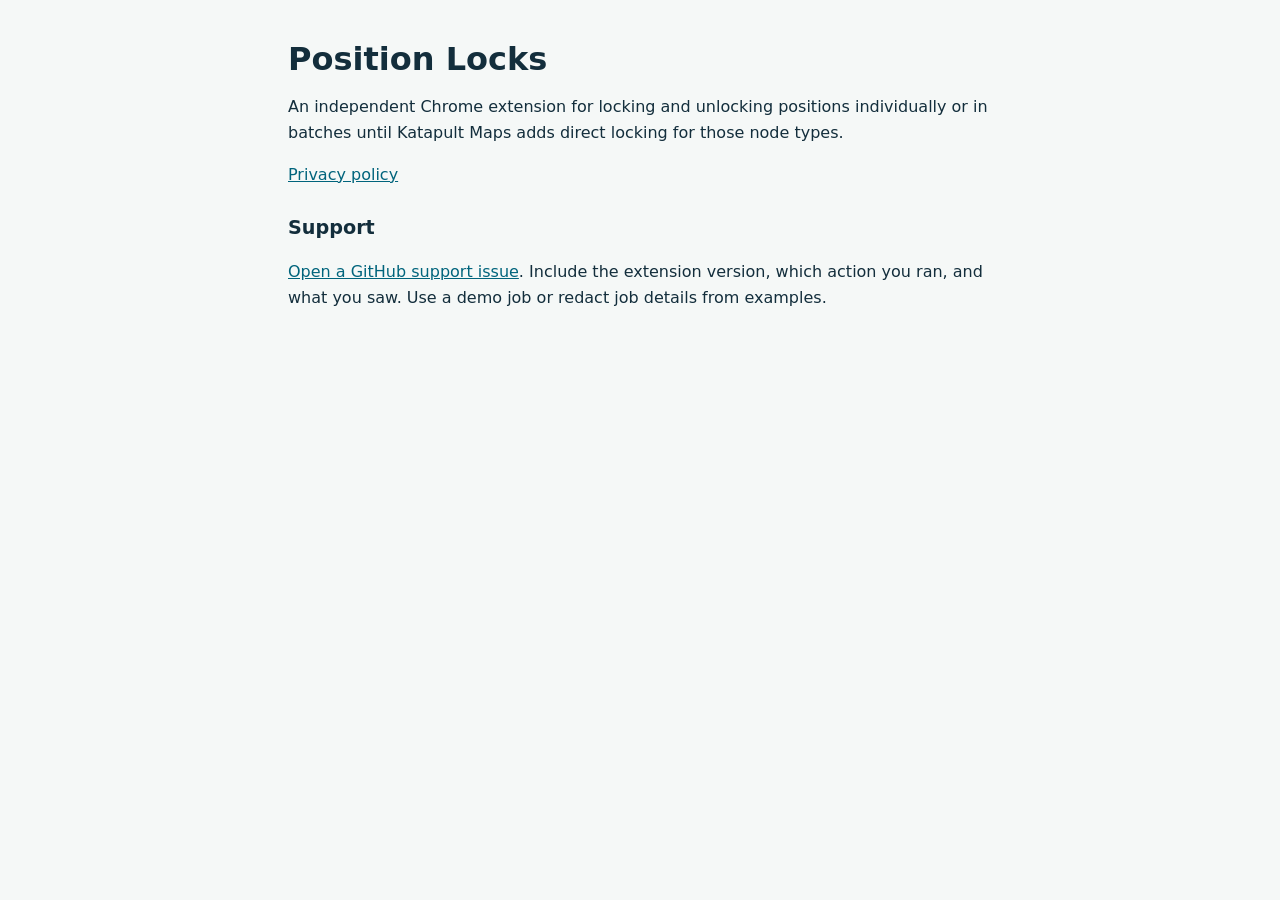
==== index.html @ c87df6c9 "Publish Position Locks privacy and support information" ====
<!doctype html>
<html lang="en">
<head>
  <meta charset="utf-8">
  <meta name="viewport" content="width=device-width, initial-scale=1">
  <title>Position Locks</title>
  <style>
    html { color-scheme: light; background: #f5f8f7; color: #132e3c; }
    body { margin: auto; max-width: 44rem; padding: 2.5rem 1.25rem 3rem; font: 1rem/1.6 system-ui, sans-serif; }
    h1 { margin: 0 0 1rem; line-height: 1.2; }
    h2 { margin-top: 1.6rem; font-size: 1.2rem; }
    a { color: #00647c; }
  </style>
</head>
<body>
<main>
  <h1>Position Locks</h1>
  <p>An independent Chrome extension for locking and unlocking positions individually or in batches until Katapult Maps adds direct locking for those node types.</p>
  <p><a href="privacy.html">Privacy policy</a></p>

  <h2 id="support">Support</h2>
  <p><a href="https://github.com/AZX-215/position-locks-support/issues/new">Open a GitHub support issue</a>. Include the extension version, which action you ran, and what you saw. Use a demo job or redact job details from examples.</p>
</main>
</body>
</html>
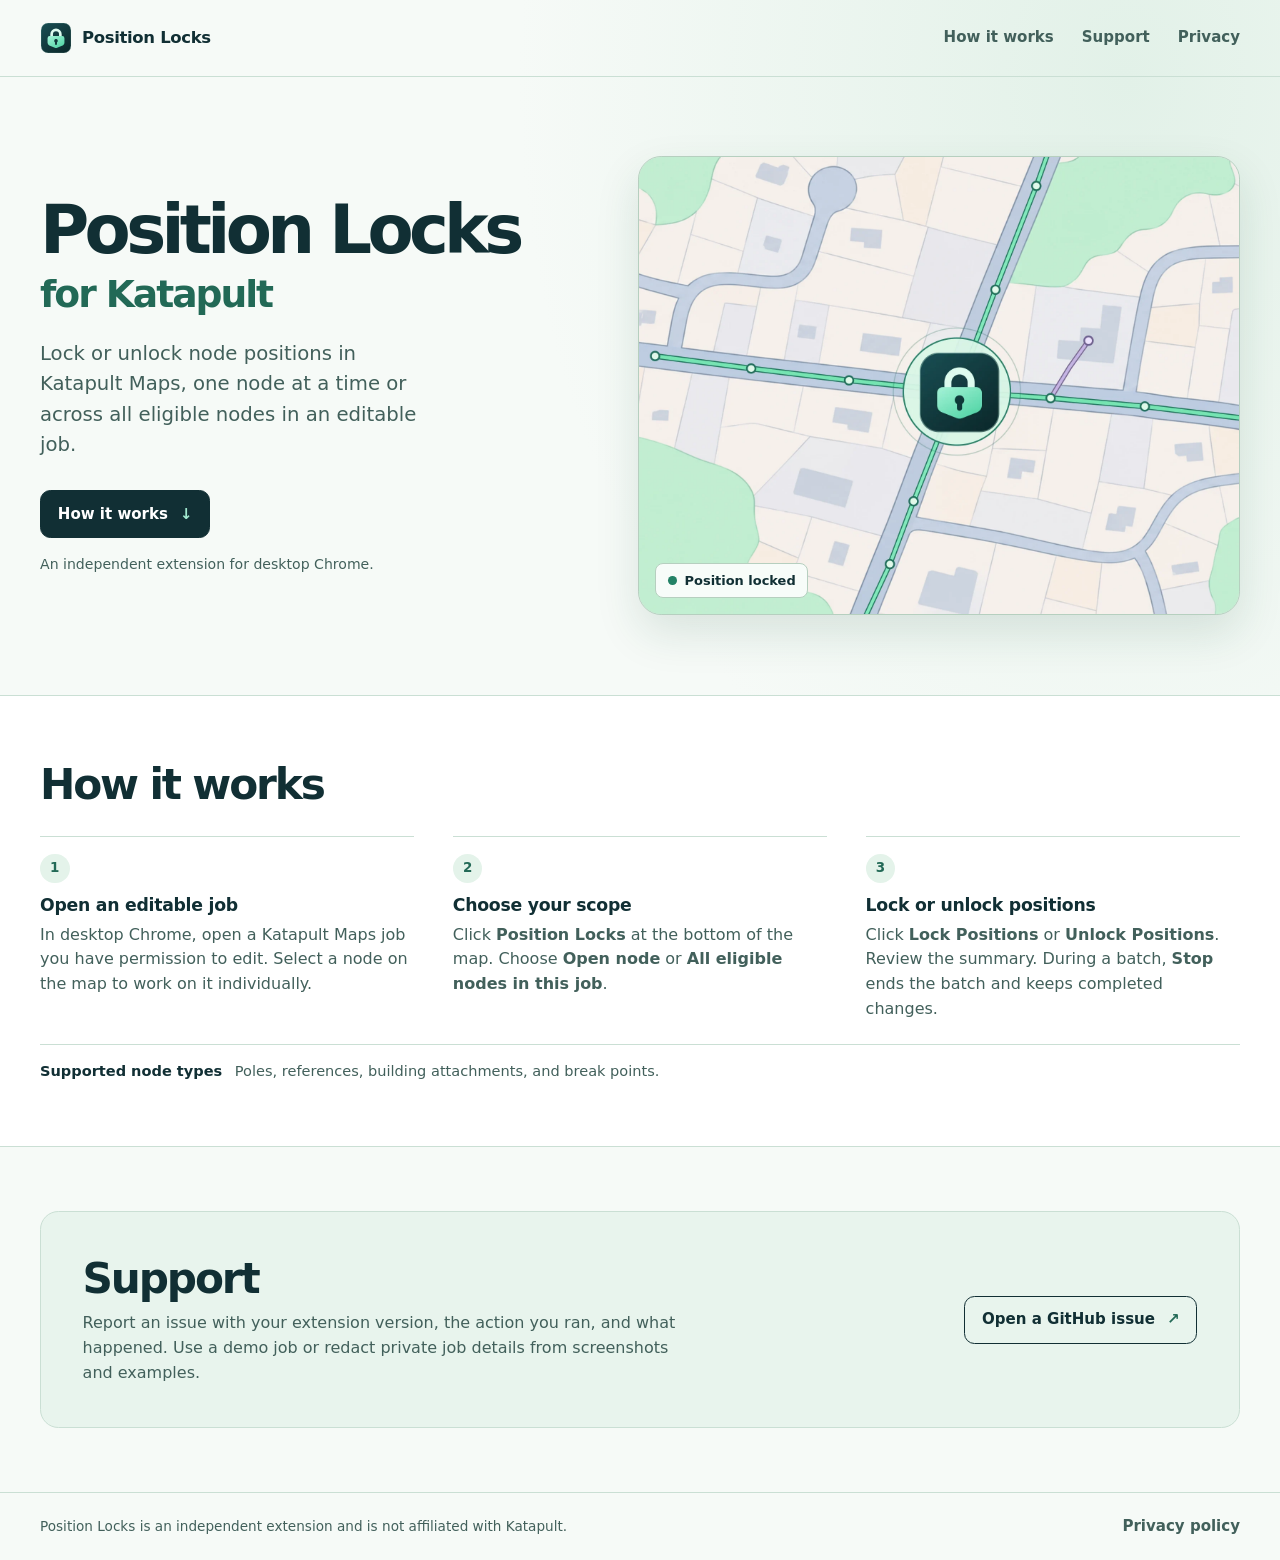
==== commit 0e9e79ca: "Add Position Locks product homepage" ====
--- a/index.html
+++ b/index.html
@@ -3,23 +3,87 @@
 <head>
   <meta charset="utf-8">
   <meta name="viewport" content="width=device-width, initial-scale=1">
-  <title>Position Locks</title>
-  <style>
-    html { color-scheme: light; background: #f5f8f7; color: #132e3c; }
-    body { margin: auto; max-width: 44rem; padding: 2.5rem 1.25rem 3rem; font: 1rem/1.6 system-ui, sans-serif; }
-    h1 { margin: 0 0 1rem; line-height: 1.2; }
-    h2 { margin-top: 1.6rem; font-size: 1.2rem; }
-    a { color: #00647c; }
-  </style>
+  <meta name="description" content="Lock or unlock node positions in Katapult Maps, individually or in batches, with the independent Position Locks Chrome extension.">
+  <meta name="theme-color" content="#edf6f1">
+  <meta property="og:title" content="Position Locks for Katapult">
+  <meta property="og:description" content="Lock or unlock node positions in Katapult Maps, individually or in batches.">
+  <meta property="og:image" content="https://azx-215.github.io/position-locks-support/assets/position-locks-map.webp">
+  <title>Position Locks for Katapult</title>
+  <link rel="icon" href="./assets/position-locks-mark.svg" type="image/svg+xml">
+  <link rel="stylesheet" href="./assets/home.css">
 </head>
 <body>
-<main>
-  <h1>Position Locks</h1>
-  <p>An independent Chrome extension for locking and unlocking positions individually or in batches until Katapult Maps adds direct locking for those node types.</p>
-  <p><a href="privacy.html">Privacy policy</a></p>
+  <a class="skip-link" href="#main">Skip to content</a>
+  <header class="site-header">
+    <div class="shell header-layout">
+      <a class="brand" href="./">
+        <img src="./assets/position-locks-mark.svg" width="40" height="40" alt="">
+        <span>Position Locks</span>
+      </a>
+      <nav class="site-nav" aria-label="Main navigation">
+        <a href="#how-it-works">How it works</a>
+        <a href="#support">Support</a>
+        <a href="./privacy.html">Privacy</a>
+      </nav>
+    </div>
+  </header>
 
-  <h2 id="support">Support</h2>
-  <p><a href="https://github.com/AZX-215/position-locks-support/issues/new">Open a GitHub support issue</a>. Include the extension version, which action you ran, and what you saw. Use a demo job or redact job details from examples.</p>
-</main>
+  <main id="main">
+    <section class="shell hero" aria-labelledby="page-title">
+      <div class="hero-content">
+        <h1 id="page-title">Position Locks <span>for Katapult</span></h1>
+        <p class="intro">Lock or unlock node positions in Katapult Maps, one node at a time or across all eligible nodes in an editable job.</p>
+        <a class="button" href="#how-it-works">How it works <span aria-hidden="true">↓</span></a>
+        <p class="hero-note">An independent extension for desktop Chrome.</p>
+      </div>
+
+      <figure class="map">
+        <img src="./assets/position-locks-map.webp" width="1680" height="1280" fetchpriority="high"
+          alt="Illustrated street map with a lock marking a node at the intersection of two utility routes.">
+        <figcaption class="map-label"><i aria-hidden="true"></i> Position locked</figcaption>
+      </figure>
+    </section>
+
+    <section class="workflow" id="how-it-works" aria-labelledby="workflow-title">
+      <div class="shell">
+        <h2 id="workflow-title">How it works</h2>
+        <ol class="steps">
+          <li>
+            <span class="step-number" aria-hidden="true">1</span>
+            <h3>Open an editable job</h3>
+            <p>In desktop Chrome, open a Katapult Maps job you have permission to edit. Select a node on the map to work on it individually.</p>
+          </li>
+          <li>
+            <span class="step-number" aria-hidden="true">2</span>
+            <h3>Choose your scope</h3>
+            <p>Click <strong>Position Locks</strong> at the bottom of the map. Choose <strong>Open node</strong> or <strong>All eligible nodes in this job</strong>.</p>
+          </li>
+          <li>
+            <span class="step-number" aria-hidden="true">3</span>
+            <h3>Lock or unlock positions</h3>
+            <p>Click <strong>Lock Positions</strong> or <strong>Unlock Positions</strong>. Review the summary. During a batch, <strong>Stop</strong> ends the batch and keeps completed changes.</p>
+          </li>
+        </ol>
+        <p class="scope"><strong>Supported node types</strong> Poles, references, building attachments, and break points.</p>
+      </div>
+    </section>
+
+    <section class="shell support-section" id="support" aria-labelledby="support-title">
+      <div class="support-panel">
+        <div>
+          <h2 id="support-title">Support</h2>
+          <p>Report an issue with your extension version, the action you ran, and what happened. Use a demo job or redact private job details from screenshots and examples.</p>
+        </div>
+        <a class="button button-outline" href="https://github.com/AZX-215/position-locks-support/issues/new">Open a GitHub issue <span aria-hidden="true">↗</span></a>
+      </div>
+    </section>
+  </main>
+
+  <footer class="site-footer">
+    <div class="shell footer-layout">
+      <small>Position Locks is an independent extension and is not affiliated with Katapult.</small>
+      <a href="./privacy.html">Privacy policy</a>
+    </div>
+  </footer>
 </body>
 </html>
--- a/assets/home.css
+++ b/assets/home.css
@@ -0,0 +1,237 @@
+:root {
+  color-scheme: light;
+  --ink: #112f34;
+  --muted: #42605b;
+  --accent: #226956;
+  --line: #cadfd4;
+  --paper: #f6faf7;
+  --white: #fff;
+  font-family: system-ui, -apple-system, BlinkMacSystemFont, "Segoe UI", sans-serif;
+  font-synthesis: none;
+  line-height: 1.55;
+  color: var(--ink);
+  background: var(--paper);
+}
+
+*, *::before, *::after { box-sizing: border-box; }
+body {
+  margin: 0;
+  background: radial-gradient(ellipse at 88% 5%, #e2f1e8, transparent 38rem);
+}
+a { color: inherit; }
+a:focus-visible {
+  outline: 3px solid #30725d;
+  outline-offset: 4px;
+}
+img { display: block; max-width: 100%; }
+h1, h2, h3, p, figure { margin: 0; }
+.shell { width: min(100% - 5rem, 75rem); margin-inline: auto; }
+.skip-link {
+  position: absolute;
+  z-index: 2;
+  top: .75rem;
+  left: 1rem;
+  transform: translateY(-180%);
+  padding: .6rem 1rem;
+  border-radius: .5rem;
+  background: var(--white);
+  color: var(--accent);
+}
+.skip-link:focus { transform: translateY(0); }
+
+.site-header { border-bottom: 1px solid var(--line); }
+.header-layout, .footer-layout {
+  display: flex;
+  justify-content: space-between;
+  align-items: center;
+  gap: 1rem;
+}
+.header-layout { min-height: 4.75rem; }
+.brand {
+  display: inline-flex;
+  align-items: center;
+  gap: .375rem;
+  margin-left: -.25rem;
+  font-size: 1.03rem;
+  font-weight: 780;
+  letter-spacing: -.02em;
+  white-space: nowrap;
+  text-decoration: none;
+}
+.site-nav { display: flex; flex-wrap: wrap; gap: .4rem 1.75rem; }
+.site-nav a, .site-footer a {
+  color: var(--muted);
+  font-size: .94rem;
+  font-weight: 650;
+  text-decoration: none;
+}
+.site-nav a:hover, .site-footer a:hover {
+  color: var(--accent);
+  text-decoration: underline;
+  text-underline-offset: .23em;
+}
+
+.hero {
+  display: grid;
+  grid-template-columns: minmax(0, .95fr) minmax(0, 1.05fr);
+  gap: clamp(1.75rem, 4.2vw, 4.125rem);
+  align-items: center;
+  padding-block: clamp(3rem, 6.2vw, 6rem);
+}
+.hero h1 {
+  font-size: clamp(2.7rem, 5.25vw, 4.65rem);
+  font-weight: 800;
+  line-height: 1.04;
+  letter-spacing: -.069em;
+}
+.hero h1 span {
+  display: block;
+  margin-top: .26em;
+  color: var(--accent);
+  font-size: .56em;
+  font-weight: 660;
+  letter-spacing: -.054em;
+}
+.intro {
+  max-width: 32ch;
+  margin-block: 1.5rem 1.85rem;
+  color: var(--muted);
+  font-size: clamp(1.03rem, 1.57vw, 1.23rem);
+}
+.button {
+  display: inline-flex;
+  align-items: center;
+  justify-content: center;
+  gap: .75rem;
+  min-height: 3rem;
+  padding: .65rem 1.05rem;
+  border: 1px solid var(--ink);
+  border-radius: .65rem;
+  background: var(--ink);
+  color: var(--white);
+  font-size: .94rem;
+  font-weight: 720;
+  text-decoration: none;
+  white-space: nowrap;
+}
+.button:hover { background: #1f554e; border-color: #1f554e; }
+.button span { color: #a2ead0; line-height: 1; }
+.hero-note {
+  margin-top: 1rem;
+  color: var(--muted);
+  font-size: .88rem;
+}
+
+.map {
+  position: relative;
+  isolation: isolate;
+  overflow: hidden;
+  border: 1px solid #b6cfbf;
+  border-radius: 1.45rem;
+  box-shadow: 0 1.15rem 2.7rem #1b4d3920;
+  background: #dbece2;
+}
+.map img { width: 100%; height: auto; }
+.map-label {
+  position: absolute;
+  bottom: 1rem;
+  left: 1rem;
+  display: flex;
+  align-items: center;
+  gap: .5rem;
+  padding: .42rem .72rem;
+  border: 1px solid #b6cfbf;
+  border-radius: .5rem;
+  background: #f7fcf9;
+  font-size: .81rem;
+  font-weight: 680;
+}
+.map-label i { width: .55rem; height: .55rem; border-radius: 50%; background: #238266; }
+
+.workflow {
+  background: var(--white);
+  border-block: 1px solid var(--line);
+  padding-block: clamp(2.45rem, 5vw, 4.75rem);
+}
+h2 {
+  font-size: clamp(1.8rem, 3.3vw, 2.65rem);
+  line-height: 1.18;
+  letter-spacing: -.051em;
+}
+.steps {
+  display: grid;
+  grid-template-columns: repeat(3, minmax(0, 1fr));
+  gap: clamp(1.3rem, 3vw, 2.5rem);
+  list-style: none;
+  margin: 1.65rem 0 1.4rem;
+  padding: 0;
+}
+.steps li {
+  border-top: 1px solid var(--line);
+  padding-top: 1.05rem;
+}
+.step-number {
+  display: inline-grid;
+  place-items: center;
+  width: 1.85rem;
+  height: 1.85rem;
+  margin-bottom: .65rem;
+  border-radius: 50%;
+  background: #e4f3ea;
+  color: var(--accent);
+  font-size: .84rem;
+  font-weight: 780;
+}
+h3 { margin-bottom: .4rem; font-size: 1.08rem; letter-spacing: -.015em; line-height: 1.3; }
+.steps p, .support-panel p { color: var(--muted); }
+.scope {
+  padding-top: .9rem;
+  border-top: 1px solid var(--line);
+  color: var(--muted);
+  font-size: .91rem;
+}
+.scope strong { display: inline-block; margin-right: .5rem; color: var(--ink); }
+
+.support-section { padding-block: clamp(2.4rem, 5vw, 4.25rem); }
+.support-panel {
+  display: flex;
+  justify-content: space-between;
+  align-items: center;
+  gap: 1.4rem 2.4rem;
+  padding: clamp(1.3rem, 3.3vw, 2.6rem);
+  background: #e8f4ed;
+  border: 1px solid var(--line);
+  border-radius: 1.15rem;
+}
+.support-panel h2 { margin-bottom: .5rem; }
+.support-panel p { max-width: 60ch; }
+.button-outline { background: transparent; color: var(--ink); }
+.button-outline span { color: var(--accent); }
+.button-outline:hover { background: var(--ink); color: var(--white); }
+.button-outline:hover span { color: #a2ead0; }
+.site-footer { border-top: 1px solid var(--line); padding-block: 1.35rem; }
+.site-footer small { color: var(--muted); font-size: .85rem; }
+.site-footer a { white-space: nowrap; }
+
+@media (max-width: 56rem) {
+  .shell { width: min(100% - 3rem, 75rem); }
+  .hero { column-gap: 1.5rem; }
+}
+
+@media (max-width: 46rem) {
+  .hero { grid-template-columns: 1fr; padding-block: 2.5rem 2.75rem; row-gap: 1.75rem; }
+  .hero h1 { font-size: clamp(2.95rem, 8.2vw, 4rem); }
+  .intro { margin-block: 1.1rem 1.35rem; }
+  .map { max-width: 38rem; }
+  .map img { aspect-ratio: 1.52; object-fit: cover; }
+  .steps { grid-template-columns: 1fr; gap: 1rem; }
+  .support-panel { align-items: flex-start; flex-direction: column; }
+}
+
+@media (max-width: 28rem) {
+  .shell { width: calc(100% - 2rem); }
+  .header-layout { flex-wrap: wrap; gap: .1rem .8rem; padding-block: .55rem .75rem; }
+  .site-nav { gap: .3rem 1.25rem; }
+  .site-nav a { font-size: .9rem; }
+  .footer-layout { align-items: flex-start; flex-direction: column; gap: .5rem; }
+}
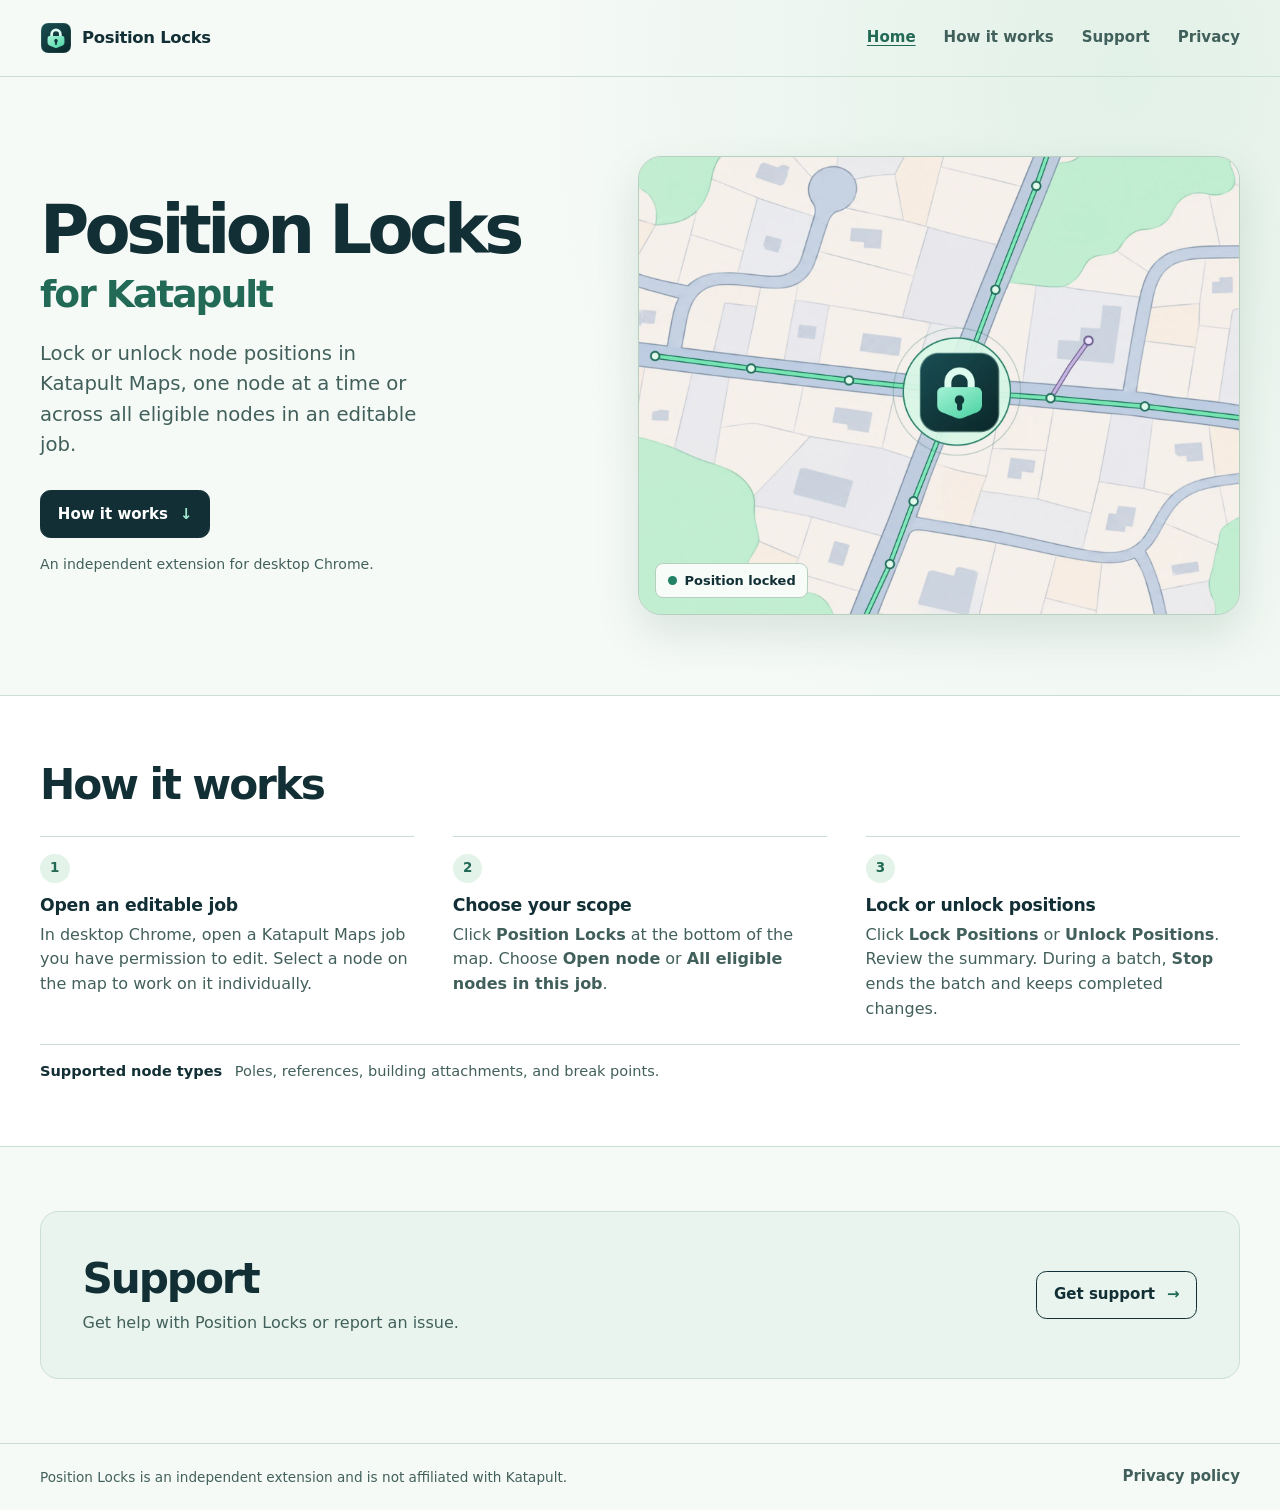
==== commit 3495829d: "Label Home and add a dedicated Support page" ====
--- a/index.html
+++ b/index.html
@@ -8,7 +8,7 @@
   <meta property="og:title" content="Position Locks for Katapult">
   <meta property="og:description" content="Lock or unlock node positions in Katapult Maps, individually or in batches.">
   <meta property="og:image" content="https://azx-215.github.io/position-locks-support/assets/position-locks-map.webp">
-  <title>Position Locks for Katapult</title>
+  <title>Home | Position Locks for Katapult</title>
   <link rel="icon" href="./assets/position-locks-mark.svg" type="image/svg+xml">
   <link rel="stylesheet" href="./assets/home.css">
 </head>
@@ -21,8 +21,9 @@
         <span>Position Locks</span>
       </a>
       <nav class="site-nav" aria-label="Main navigation">
+        <a href="./" aria-current="page">Home</a>
         <a href="#how-it-works">How it works</a>
-        <a href="#support">Support</a>
+        <a href="./support.html">Support</a>
         <a href="./privacy.html">Privacy</a>
       </nav>
     </div>
@@ -72,9 +73,9 @@
       <div class="support-panel">
         <div>
           <h2 id="support-title">Support</h2>
-          <p>Report an issue with your extension version, the action you ran, and what happened. Use a demo job or redact private job details from screenshots and examples.</p>
+          <p>Get help with Position Locks or report an issue.</p>
         </div>
-        <a class="button button-outline" href="https://github.com/AZX-215/position-locks-support/issues/new">Open a GitHub issue <span aria-hidden="true">↗</span></a>
+        <a class="button button-outline" href="./support.html">Get support <span aria-hidden="true">→</span></a>
       </div>
     </section>
   </main>
--- a/assets/home.css
+++ b/assets/home.css
@@ -65,7 +65,7 @@
   font-weight: 650;
   text-decoration: none;
 }
-.site-nav a:hover, .site-footer a:hover {
+.site-nav a[aria-current="page"], .site-nav a:hover, .site-footer a:hover {
   color: var(--accent);
   text-decoration: underline;
   text-underline-offset: .23em;
@@ -193,6 +193,25 @@
 .scope strong { display: inline-block; margin-right: .5rem; color: var(--ink); }
 
 .support-section { padding-block: clamp(2.4rem, 5vw, 4.25rem); }
+.support-page {
+  max-width: 62rem;
+  padding-block: clamp(2.85rem, 6vw, 5.5rem);
+}
+.support-page-intro h1 {
+  font-size: clamp(2.8rem, 6vw, 4.35rem);
+  font-weight: 800;
+  line-height: 1.1;
+  letter-spacing: -.065em;
+}
+.support-page-intro .intro {
+  max-width: none;
+  margin-block: .7rem 1.8rem;
+}
+.report-details {
+  margin: .65rem 0 .9rem;
+  padding-left: 1.3rem;
+  color: var(--muted);
+}
 .support-panel {
   display: flex;
   justify-content: space-between;
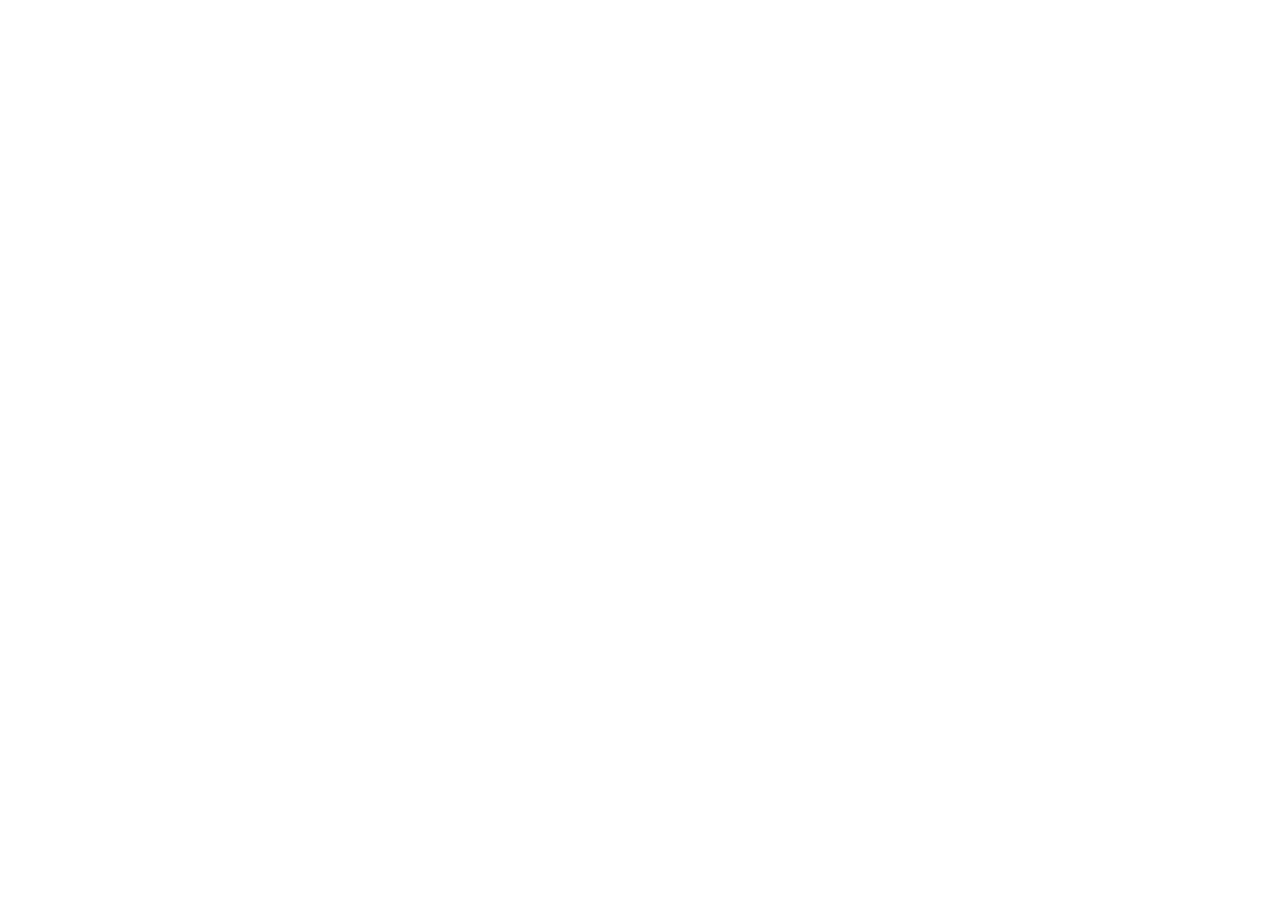
==== commit 61f6587e: "Forward the old Position Locks links to the new site" ====
--- a/index.html
+++ b/index.html
@@ -2,89 +2,15 @@
 <html lang="en">
 <head>
   <meta charset="utf-8">
-  <meta name="viewport" content="width=device-width, initial-scale=1">
-  <meta name="description" content="Lock or unlock node positions in Katapult Maps, individually or in batches, with the independent Position Locks Chrome extension.">
-  <meta name="theme-color" content="#edf6f1">
-  <meta property="og:title" content="Position Locks for Katapult">
-  <meta property="og:description" content="Lock or unlock node positions in Katapult Maps, individually or in batches.">
-  <meta property="og:image" content="https://azx-215.github.io/position-locks-support/assets/position-locks-map.webp">
-  <title>Home | Position Locks for Katapult</title>
-  <link rel="icon" href="./assets/position-locks-mark.svg" type="image/svg+xml">
-  <link rel="stylesheet" href="./assets/home.css">
+  <title>Position Locks for Katapult</title>
+  <link rel="canonical" href="https://azx-215.github.io/position-locks/home">
+  <script>
+    const hash = location.hash;
+    location.replace(hash === "#support" ? "https://azx-215.github.io/position-locks/support" : "https://azx-215.github.io/position-locks/home" + hash);
+  </script>
+  <noscript><meta http-equiv="refresh" content="0; url=https://azx-215.github.io/position-locks/home"></noscript>
 </head>
 <body>
-  <a class="skip-link" href="#main">Skip to content</a>
-  <header class="site-header">
-    <div class="shell header-layout">
-      <a class="brand" href="./">
-        <img src="./assets/position-locks-mark.svg" width="40" height="40" alt="">
-        <span>Position Locks</span>
-      </a>
-      <nav class="site-nav" aria-label="Main navigation">
-        <a href="./" aria-current="page">Home</a>
-        <a href="#how-it-works">How it works</a>
-        <a href="./support.html">Support</a>
-        <a href="./privacy.html">Privacy</a>
-      </nav>
-    </div>
-  </header>
-
-  <main id="main">
-    <section class="shell hero" aria-labelledby="page-title">
-      <div class="hero-content">
-        <h1 id="page-title">Position Locks <span>for Katapult</span></h1>
-        <p class="intro">Lock or unlock node positions in Katapult Maps, one node at a time or across all eligible nodes in an editable job.</p>
-        <a class="button" href="#how-it-works">How it works <span aria-hidden="true">↓</span></a>
-        <p class="hero-note">An independent extension for desktop Chrome.</p>
-      </div>
-
-      <figure class="map">
-        <img src="./assets/position-locks-map.webp" width="1680" height="1280" fetchpriority="high"
-          alt="Illustrated street map with a lock marking a node at the intersection of two utility routes.">
-        <figcaption class="map-label"><i aria-hidden="true"></i> Position locked</figcaption>
-      </figure>
-    </section>
-
-    <section class="workflow" id="how-it-works" aria-labelledby="workflow-title">
-      <div class="shell">
-        <h2 id="workflow-title">How it works</h2>
-        <ol class="steps">
-          <li>
-            <span class="step-number" aria-hidden="true">1</span>
-            <h3>Open an editable job</h3>
-            <p>In desktop Chrome, open a Katapult Maps job you have permission to edit. Select a node on the map to work on it individually.</p>
-          </li>
-          <li>
-            <span class="step-number" aria-hidden="true">2</span>
-            <h3>Choose your scope</h3>
-            <p>Click <strong>Position Locks</strong> at the bottom of the map. Choose <strong>Open node</strong> or <strong>All eligible nodes in this job</strong>.</p>
-          </li>
-          <li>
-            <span class="step-number" aria-hidden="true">3</span>
-            <h3>Lock or unlock positions</h3>
-            <p>Click <strong>Lock Positions</strong> or <strong>Unlock Positions</strong>. Review the summary. During a batch, <strong>Stop</strong> ends the batch and keeps completed changes.</p>
-          </li>
-        </ol>
-        <p class="scope"><strong>Supported node types</strong> Poles, references, building attachments, and break points.</p>
-      </div>
-    </section>
-
-    <section class="shell support-section" id="support" aria-labelledby="support-title">
-      <div class="support-panel">
-        <div>
-          <h2 id="support-title">Support</h2>
-          <p>Get help with Position Locks or report an issue.</p>
-        </div>
-        <a class="button button-outline" href="./support.html">Get support <span aria-hidden="true">→</span></a>
-      </div>
-    </section>
-  </main>
-
-  <footer class="site-footer">
-    <div class="shell footer-layout">
-      <small>Position Locks is an independent extension and is not affiliated with Katapult.</small>
-      <a href="./privacy.html">Privacy policy</a>
-    </div>
-  </footer>
+  <p><a href="https://azx-215.github.io/position-locks/home">Position Locks Home</a> · <a href="https://azx-215.github.io/position-locks/support">Support</a></p>
 </body>
 </html>
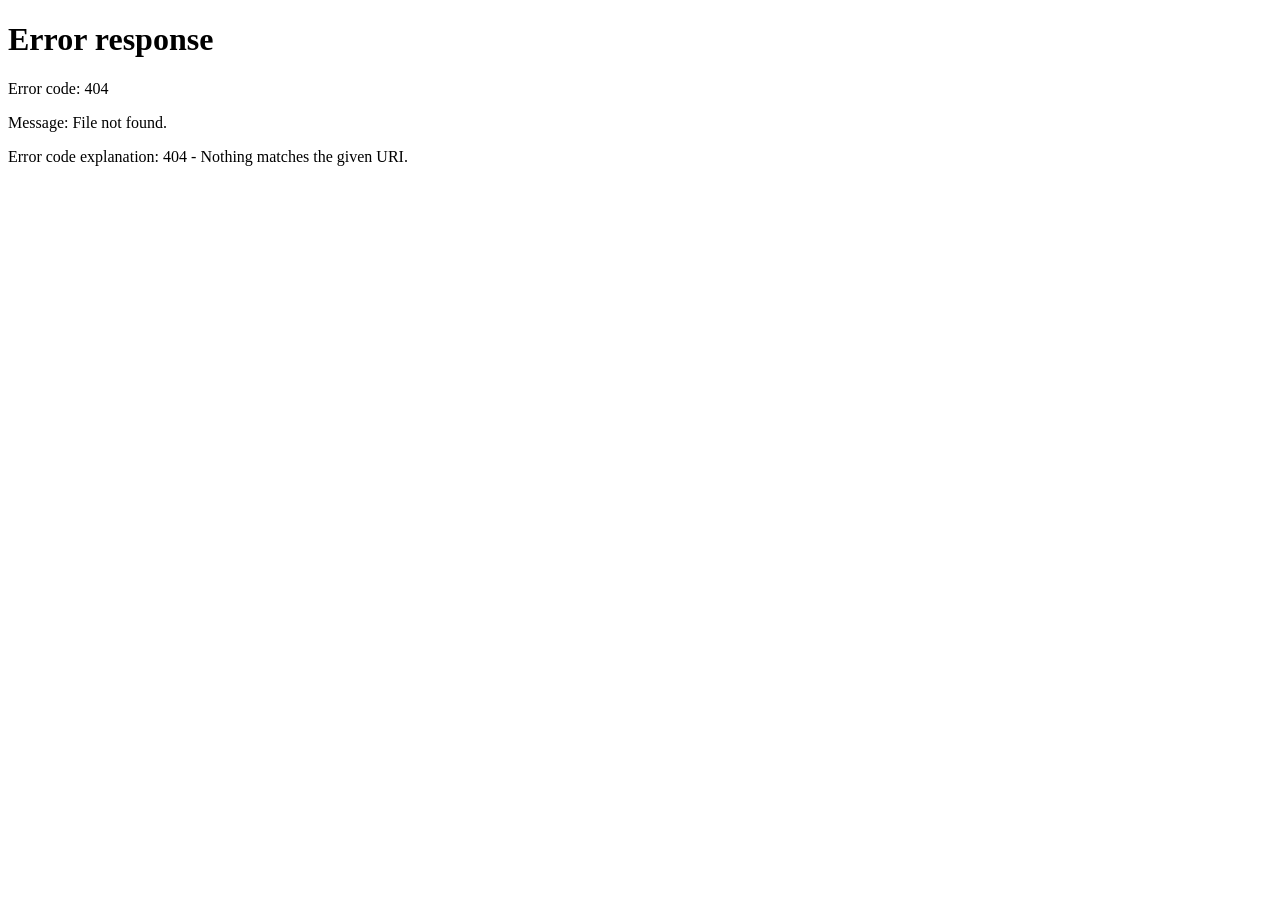
==== commit fe82fb62: "Consolidate the Position Locks website and support pages" ====
--- a/index.html
+++ b/index.html
@@ -2,15 +2,16 @@
 <html lang="en">
 <head>
   <meta charset="utf-8">
+  <meta name="viewport" content="width=device-width, initial-scale=1">
   <title>Position Locks for Katapult</title>
-  <link rel="canonical" href="https://azx-215.github.io/position-locks/home">
+  <link rel="canonical" href="https://azx-215.github.io/position-locks-landing/home">
   <script>
     const hash = location.hash;
-    location.replace(hash === "#support" ? "https://azx-215.github.io/position-locks/support" : "https://azx-215.github.io/position-locks/home" + hash);
+    location.replace(hash === "#support" ? "./support" : "./home" + hash);
   </script>
-  <noscript><meta http-equiv="refresh" content="0; url=https://azx-215.github.io/position-locks/home"></noscript>
+  <noscript><meta http-equiv="refresh" content="0; url=./home"></noscript>
 </head>
 <body>
-  <p><a href="https://azx-215.github.io/position-locks/home">Position Locks Home</a> · <a href="https://azx-215.github.io/position-locks/support">Support</a></p>
+  <p><a href="./home">Position Locks Home</a> · <a href="./support">Support</a></p>
 </body>
 </html>
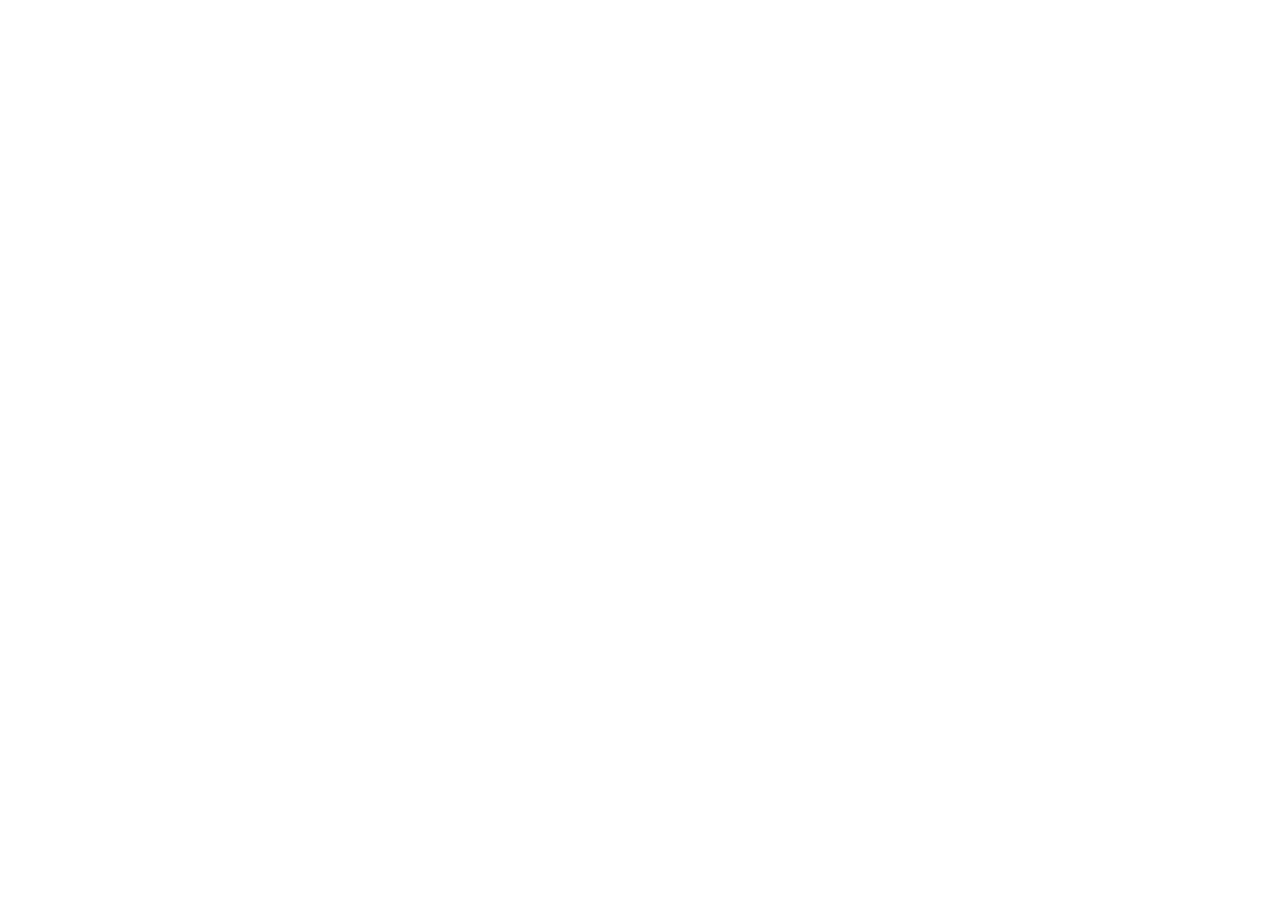
==== commit 8c55750d: "Restore the Support site and forward Home to its own repository" ====
--- a/index.html
+++ b/index.html
@@ -2,16 +2,15 @@
 <html lang="en">
 <head>
   <meta charset="utf-8">
-  <meta name="viewport" content="width=device-width, initial-scale=1">
-  <title>Position Locks for Katapult</title>
-  <link rel="canonical" href="https://azx-215.github.io/position-locks-landing/home">
+  <title>Position Locks Home</title>
+  <link rel="canonical" href="https://azx-215.github.io/position-locks-offical/home">
   <script>
     const hash = location.hash;
-    location.replace(hash === "#support" ? "./support" : "./home" + hash);
+    location.replace(hash === "#support" ? "https://azx-215.github.io/position-locks-support/support" : "https://azx-215.github.io/position-locks-offical/home" + hash);
   </script>
-  <noscript><meta http-equiv="refresh" content="0; url=./home"></noscript>
+  <noscript><meta http-equiv="refresh" content="0; url=https://azx-215.github.io/position-locks-offical/home"></noscript>
 </head>
 <body>
-  <p><a href="./home">Position Locks Home</a> · <a href="./support">Support</a></p>
+  <p><a href="https://azx-215.github.io/position-locks-offical/home">Position Locks Home</a> · <a href="https://azx-215.github.io/position-locks-support/support">Support</a></p>
 </body>
 </html>
